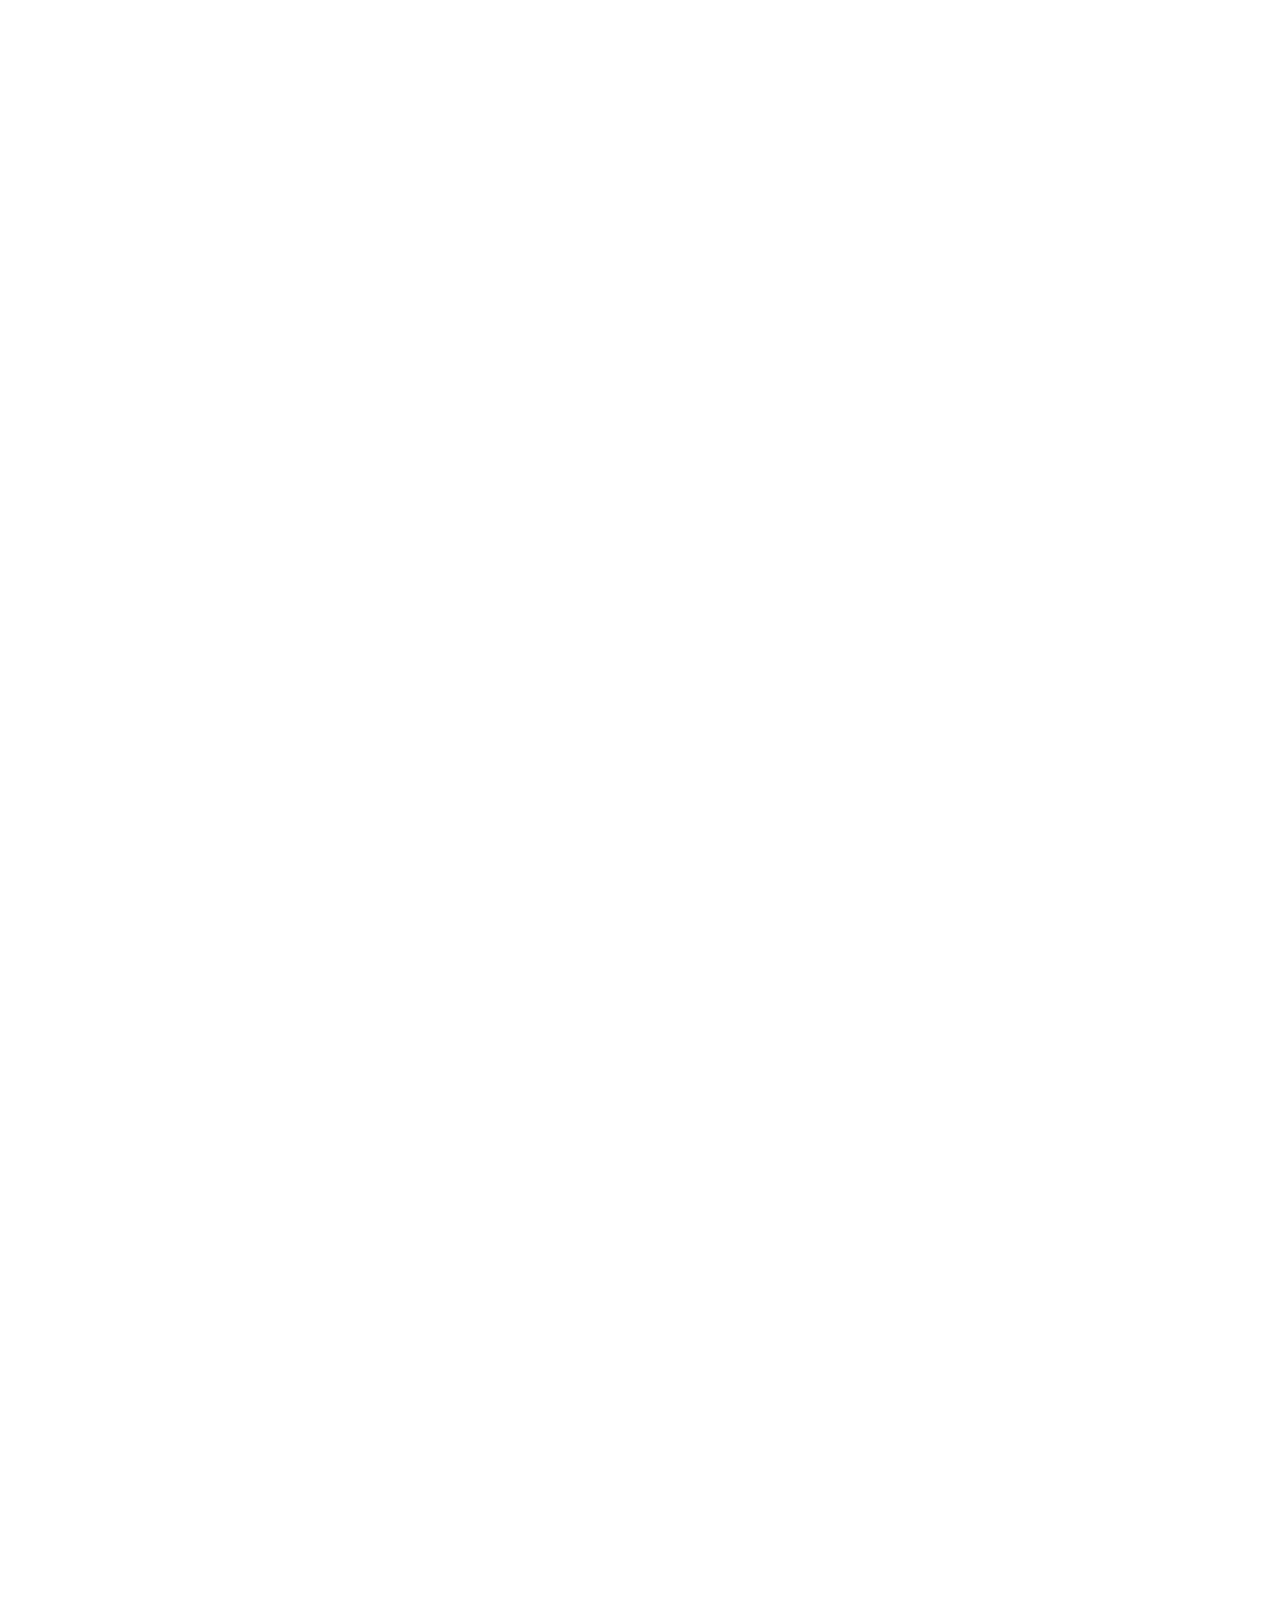
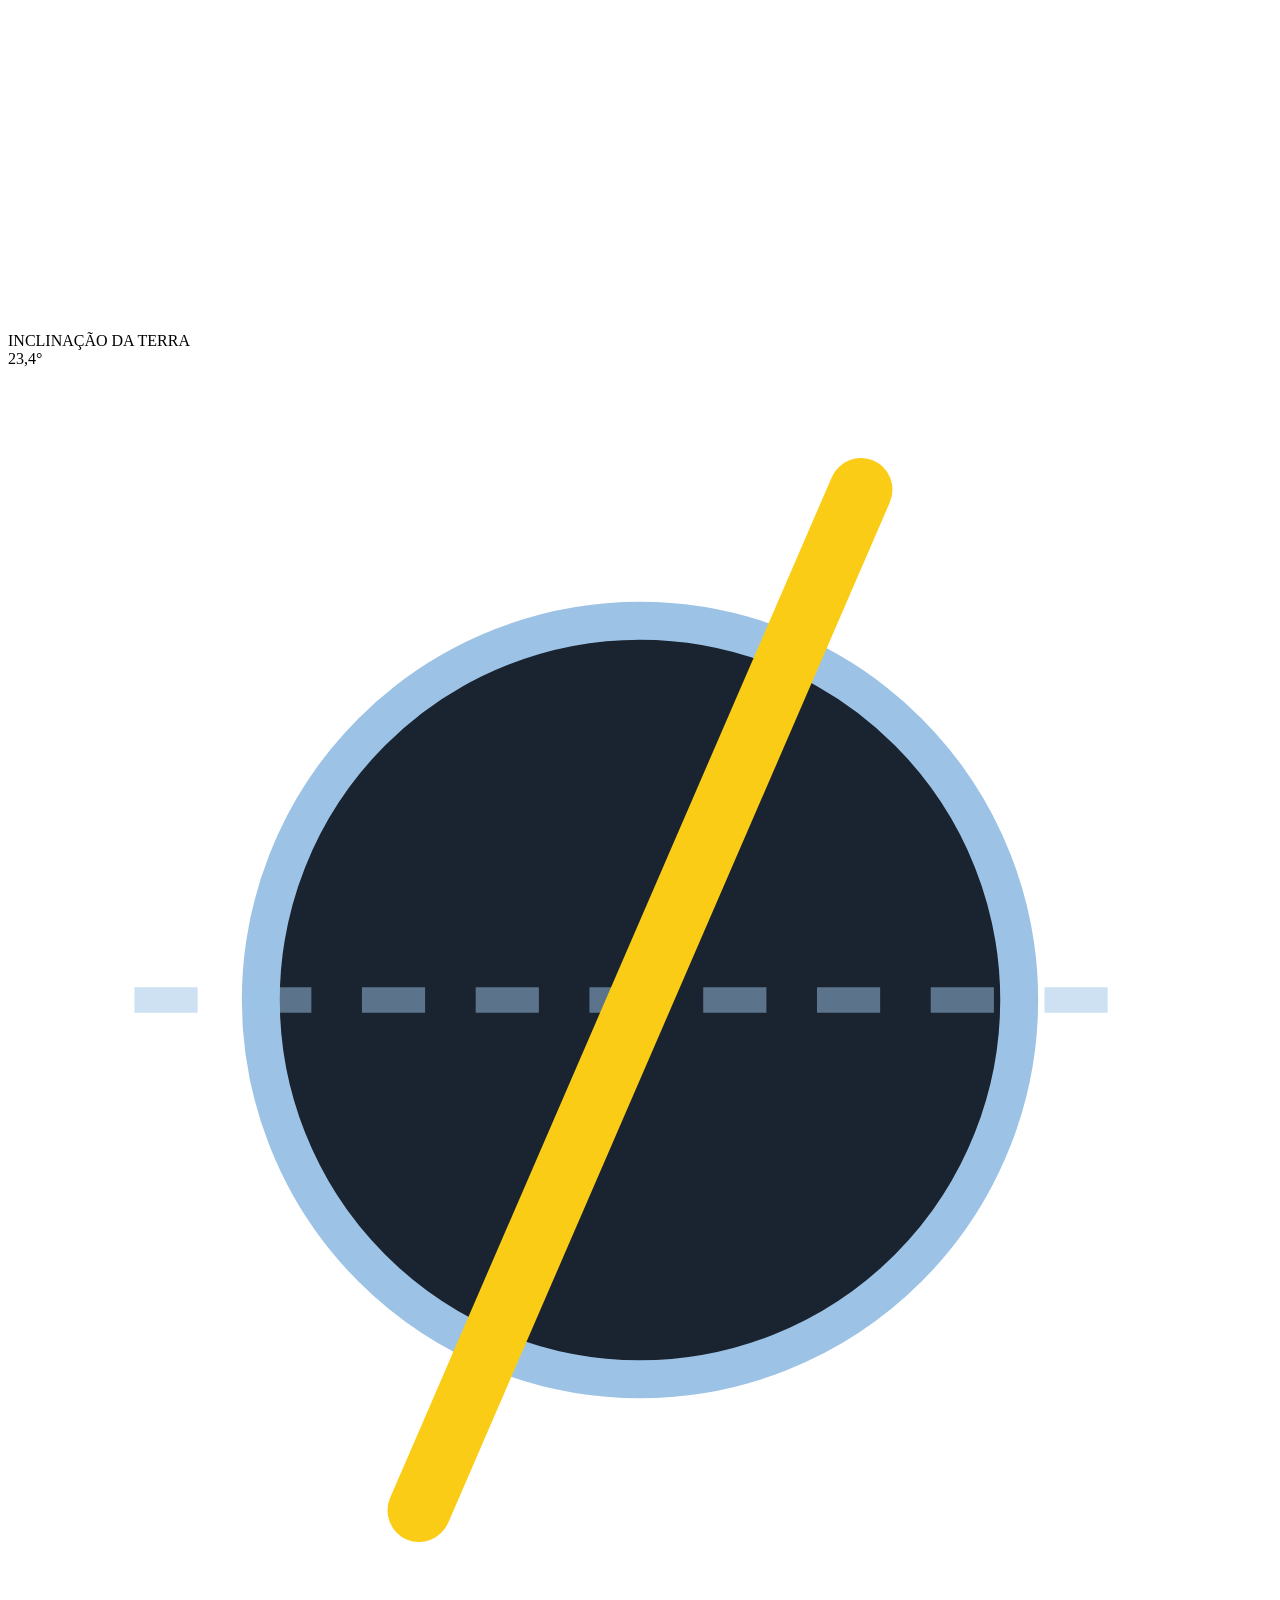
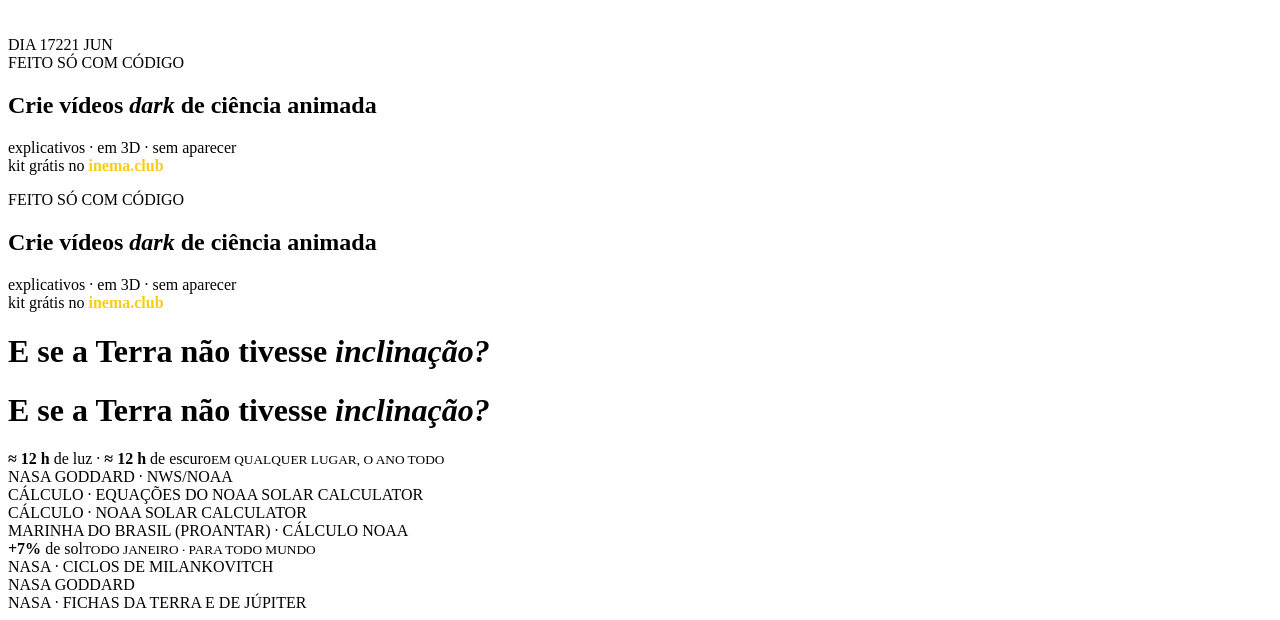
==== filmes/por-dentro/coracao/index.html @ 05b3f17b "claude-diretor 1.0.0: catálogo, escolher.py, instalar.sh, prompts PT, avaliação e top 10 Co-Authored" ====
<!doctype html>
<html lang="pt-BR" data-resolution="portrait">
<head>
<meta charset="UTF-8" />
<meta name="viewport" content="width=1080, height=1920" />
<script src="https://cdn.jsdelivr.net/npm/gsap@3.15.0/dist/gsap.min.js"></script>
<script type="importmap">{ "imports": { "three": "./motor/lib/three.module.min.js" } }</script>
<link rel="stylesheet" href="motor/reel.css" />
</head>
<body>
<div id="root" data-composition-id="main" data-start="0" data-duration="67.97" data-width="1080" data-height="1920">
  <canvas id="world" width="1080" height="1920"></canvas>

  <!-- o aparelho: fica na tela o reel inteiro -->
  <div id="aparelho">
    <div class="lbl">INCLINAÇÃO DA TERRA</div>
    <div class="linha">
      <div id="ap-num">23,4°</div>
      <svg viewBox="0 0 100 100" aria-hidden="true">
        <circle cx="50" cy="50" r="30" fill="#1a2330" stroke="#9cc3e6" stroke-width="3" />
        <line x1="10" y1="50" x2="90" y2="50" stroke="rgba(156,195,230,.5)" stroke-width="2" stroke-dasharray="5 4" />
        <g id="ap-eixo" transform="rotate(23.4 50 50)"><line x1="50" y1="6" x2="50" y2="94" stroke="#FACC15" stroke-width="5" stroke-linecap="round" /></g>
      </svg>
    </div>
    <div class="dia"><span id="ap-dia">DIA 172</span><span id="ap-data">21 JUN</span></div>
  </div>

  <!-- título: quadro 0 (capa) e de novo no fim, para o reel voltar ao começo -->
  <div class="chamada" data-de="0" data-ate="titulo.fim+0.6" data-sobe="nao"><span class="k">FEITO SÓ COM CÓDIGO</span><h2>Crie vídeos <em>dark</em> de ciência animada</h2><p>explicativos · em 3D · sem aparecer<br>kit grátis no <b style="color:#FACC15">inema.club</b></p></div>
  <div class="chamada" data-de="volta.fim+0.25" data-ate="99999" data-sobe="nao"><span class="k">FEITO SÓ COM CÓDIGO</span><h2>Crie vídeos <em>dark</em> de ciência animada</h2><p>explicativos · em 3D · sem aparecer<br>kit grátis no <b style="color:#FACC15">inema.club</b></p></div>
  <div class="titulo" data-de="0" data-ate="titulo.fim+0.6" data-sobe="nao"><h1>E se a Terra não tivesse <em>inclinação?</em></h1></div>
  <div class="titulo" data-de="volta.fim+0.25" data-ate="99999" data-sobe="nao"><h1>E se a Terra não tivesse <em>inclinação?</em></h1></div>

  <!-- números: uma linha curta, só quando a cena precisa; a fonte numa linha pequena -->
  <div class="dado" style="top:470px" data-de="doze-0.1" data-ate="b2-0.2"><b>≈ 12 h</b> de luz · <b>≈ 12 h</b> de escuro<small>EM QUALQUER LUGAR, O ANO TODO</small></div>
  <div class="fonte-linha" data-de="sombra+0.6" data-ate="b2-0.2">NASA GODDARD · NWS/NOAA</div>
  <div class="fonte-linha" data-de="poa+0.6" data-ate="b3-0.2">CÁLCULO · EQUAÇÕES DO NOAA SOLAR CALCULATOR</div>
  <div class="fonte-linha" data-de="manaus+0.6" data-ate="b4-0.2">CÁLCULO · NOAA SOLAR CALCULATOR</div>
  <div class="fonte-linha" data-de="ferraz+0.6" data-ate="b5-0.2">MARINHA DO BRASIL (PROANTAR) · CÁLCULO NOAA</div>
  <div class="dado" style="top:1130px" data-de="janeiro+0.3" data-ate="b6-0.2"><b>+7%</b> de sol<small>TODO JANEIRO · PARA TODO MUNDO</small></div>
  <div class="fonte-linha" data-de="planeta+0.4" data-ate="b6-0.2">NASA · CICLOS DE MILANKOVITCH</div>
  <div class="fonte-linha" data-de="polos+0.4" data-ate="b7-0.2">NASA GODDARD</div>
  <div class="fonte-linha" data-de="jupiter+0.4" data-ate="b8-0.2">NASA · FICHAS DA TERRA E DE JÚPITER</div>

  <div id="leg"></div>

  <audio id="som" class="clip" data-start="0" data-duration="67.97" data-track-index="10" data-volume="1" src="audio/terra/final.wav"></audio>
</div>
<script>
  const tl = gsap.timeline({ paused: true });
  tl.to({}, { duration: 67.97 }, 0);
  window.__timelines = window.__timelines || {}; window.__timelines["main"] = tl;
</script>
<script type="module" src="js/mundo.js"></script>
</body>
</html>
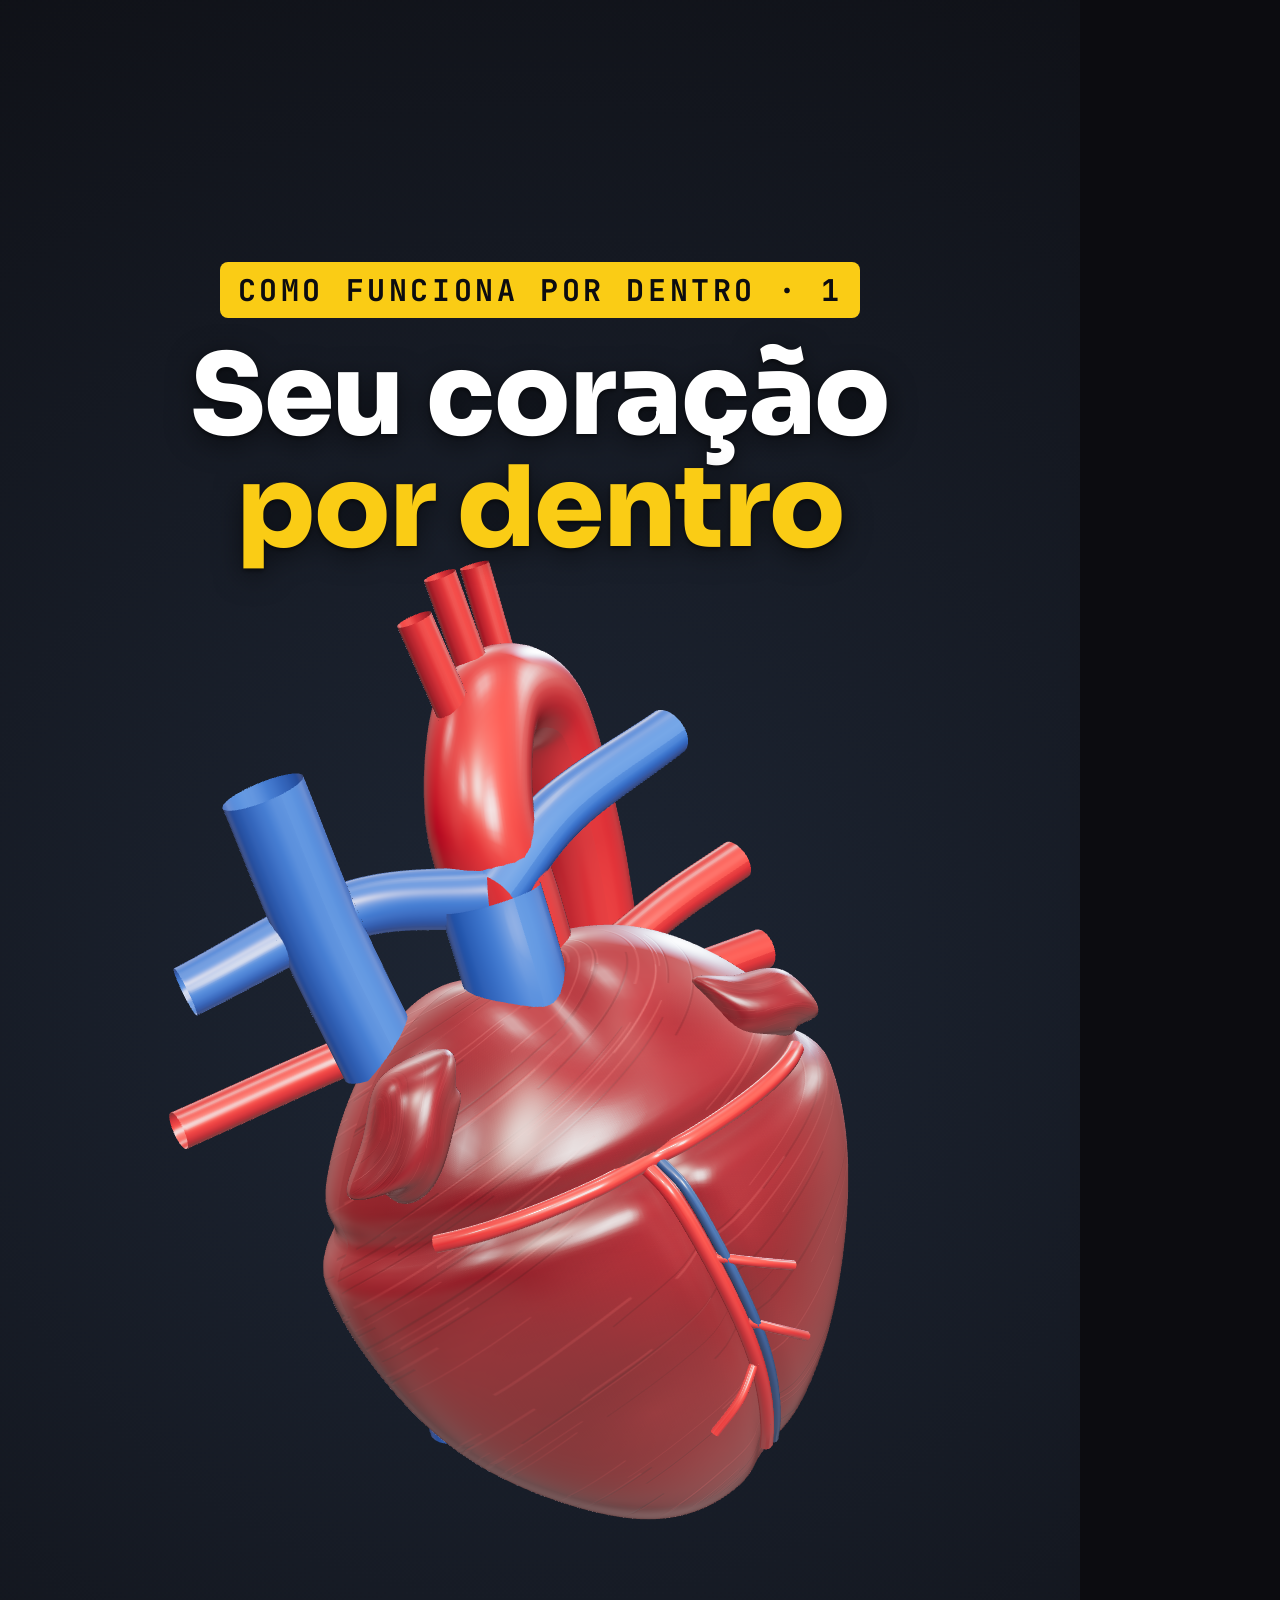
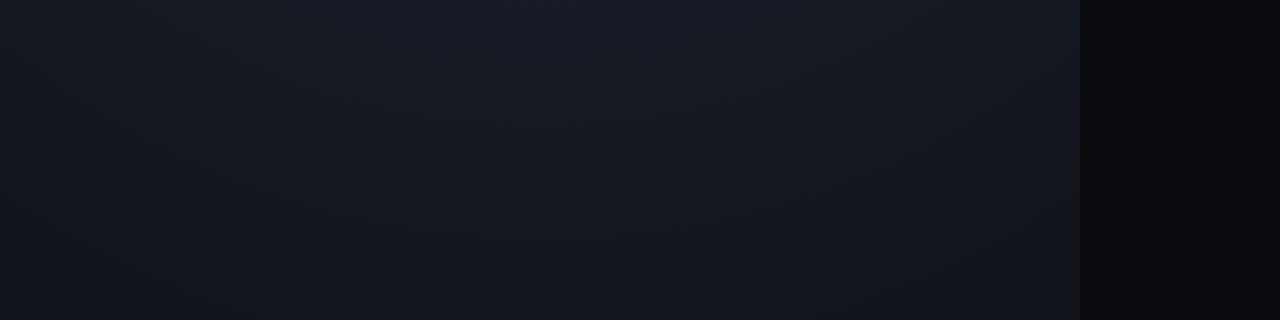
==== commit 257782c4: "por-dentro: série Como funciona por dentro — coração e motor a jato (3D em código, voz local) Fatos " ====
--- a/filmes/por-dentro/coracao/index.html
+++ b/filmes/por-dentro/coracao/index.html
@@ -6,49 +6,49 @@
 <script src="https://cdn.jsdelivr.net/npm/gsap@3.15.0/dist/gsap.min.js"></script>
 <script type="importmap">{ "imports": { "three": "./motor/lib/three.module.min.js" } }</script>
 <link rel="stylesheet" href="motor/reel.css" />
+<link rel="stylesheet" href="js/por-dentro.css" />
 </head>
 <body>
-<div id="root" data-composition-id="main" data-start="0" data-duration="67.97" data-width="1080" data-height="1920">
+<div id="root" data-composition-id="main" data-start="0" data-duration="44.87" data-width="1080" data-height="1920">
   <canvas id="world" width="1080" height="1920"></canvas>
+  <svg id="fios" width="1080" height="1920" viewBox="0 0 1080 1920" aria-hidden="true"></svg>
+  <div id="etis"></div>
 
-  <!-- o aparelho: fica na tela o reel inteiro -->
-  <div id="aparelho">
-    <div class="lbl">INCLINAÇÃO DA TERRA</div>
-    <div class="linha">
-      <div id="ap-num">23,4°</div>
-      <svg viewBox="0 0 100 100" aria-hidden="true">
-        <circle cx="50" cy="50" r="30" fill="#1a2330" stroke="#9cc3e6" stroke-width="3" />
-        <line x1="10" y1="50" x2="90" y2="50" stroke="rgba(156,195,230,.5)" stroke-width="2" stroke-dasharray="5 4" />
-        <g id="ap-eixo" transform="rotate(23.4 50 50)"><line x1="50" y1="6" x2="50" y2="94" stroke="#FACC15" stroke-width="5" stroke-linecap="round" /></g>
-      </svg>
+  <!-- aparelho: monitor do batimento, o reel inteiro -->
+  <div id="monitor">
+    <div class="lbl">BATIMENTO</div>
+    <div class="linha"><span id="mo-bpm">70</span><small>/min</small>
+      <svg viewBox="0 0 200 60" aria-hidden="true"><polyline id="mo-ecg" fill="none" stroke="#FACC15" stroke-width="3" stroke-linejoin="round" points="" /></svg>
     </div>
-    <div class="dia"><span id="ap-dia">DIA 172</span><span id="ap-data">21 JUN</span></div>
+    <div class="cont">neste vídeo: <b id="mo-n">0</b> batidas</div>
   </div>
 
-  <!-- título: quadro 0 (capa) e de novo no fim, para o reel voltar ao começo -->
-  <div class="chamada" data-de="0" data-ate="titulo.fim+0.6" data-sobe="nao"><span class="k">FEITO SÓ COM CÓDIGO</span><h2>Crie vídeos <em>dark</em> de ciência animada</h2><p>explicativos · em 3D · sem aparecer<br>kit grátis no <b style="color:#FACC15">inema.club</b></p></div>
-  <div class="chamada" data-de="volta.fim+0.25" data-ate="99999" data-sobe="nao"><span class="k">FEITO SÓ COM CÓDIGO</span><h2>Crie vídeos <em>dark</em> de ciência animada</h2><p>explicativos · em 3D · sem aparecer<br>kit grátis no <b style="color:#FACC15">inema.club</b></p></div>
-  <div class="titulo" data-de="0" data-ate="titulo.fim+0.6" data-sobe="nao"><h1>E se a Terra não tivesse <em>inclinação?</em></h1></div>
-  <div class="titulo" data-de="volta.fim+0.25" data-ate="99999" data-sobe="nao"><h1>E se a Terra não tivesse <em>inclinação?</em></h1></div>
+  <!-- capa (quadro 0) e volta no fim -->
+  <div class="pd-kicker" data-de="0" data-ate="titulo.fim+0.7" data-sobe="nao">COMO FUNCIONA POR DENTRO · 1</div>
+  <div class="titulo pd-titulo" data-de="0" data-ate="titulo.fim+0.7" data-sobe="nao"><h1>Seu coração<br><em>por dentro</em></h1></div>
+  <div class="pd-kicker" data-de="volta.fim+0.2" data-ate="99999" data-sobe="nao">COMO FUNCIONA POR DENTRO · 1</div>
+  <div class="titulo pd-titulo" data-de="volta.fim+0.2" data-ate="99999" data-sobe="nao"><h1>Seu coração<br><em>por dentro</em></h1></div>
 
-  <!-- números: uma linha curta, só quando a cena precisa; a fonte numa linha pequena -->
-  <div class="dado" style="top:470px" data-de="doze-0.1" data-ate="b2-0.2"><b>≈ 12 h</b> de luz · <b>≈ 12 h</b> de escuro<small>EM QUALQUER LUGAR, O ANO TODO</small></div>
-  <div class="fonte-linha" data-de="sombra+0.6" data-ate="b2-0.2">NASA GODDARD · NWS/NOAA</div>
-  <div class="fonte-linha" data-de="poa+0.6" data-ate="b3-0.2">CÁLCULO · EQUAÇÕES DO NOAA SOLAR CALCULATOR</div>
-  <div class="fonte-linha" data-de="manaus+0.6" data-ate="b4-0.2">CÁLCULO · NOAA SOLAR CALCULATOR</div>
-  <div class="fonte-linha" data-de="ferraz+0.6" data-ate="b5-0.2">MARINHA DO BRASIL (PROANTAR) · CÁLCULO NOAA</div>
-  <div class="dado" style="top:1130px" data-de="janeiro+0.3" data-ate="b6-0.2"><b>+7%</b> de sol<small>TODO JANEIRO · PARA TODO MUNDO</small></div>
-  <div class="fonte-linha" data-de="planeta+0.4" data-ate="b6-0.2">NASA · CICLOS DE MILANKOVITCH</div>
-  <div class="fonte-linha" data-de="polos+0.4" data-ate="b7-0.2">NASA GODDARD</div>
-  <div class="fonte-linha" data-de="jupiter+0.4" data-ate="b8-0.2">NASA · FICHAS DA TERRA E DE JÚPITER</div>
+  <!-- números com fonte -->
+  <div class="dado pd-dado" style="top:330px" data-de="batidas+0.9" data-ate="b2-0.2"><b>≈ 100 mil</b> batidas por dia<small>≈ 7.500 LITROS DE SANGUE POR DIA</small></div>
+  <div class="fonte-linha" data-de="batidas+0.9" data-ate="b2-0.2">TEXAS HEART INSTITUTE</div>
+  <div class="fonte-linha" data-de="camaras+0.5" data-ate="b5-0.2">NHLBI · INSTITUTOS NACIONAIS DE SAÚDE (EUA)</div>
+  <div class="fonte-linha" data-de="valvulas+0.5" data-ate="b6-0.2">NHLBI · "LUB-DUB" = VÁLVULAS FECHANDO</div>
+  <div class="fonte-linha" data-de="sinal+0.4" data-ate="b7-0.2">NHLBI · NÓ SINOATRIAL, NO ÁTRIO DIREITO</div>
+  <div class="pd-som" id="som-tum">TUM</div>
+  <div class="pd-som" id="som-ta">TÁ</div>
+  <div class="pd-nota" data-de="camaras+0.5" data-ate="azul-0.1">VISTA DE FRENTE: O LADO DIREITO FICA À ESQUERDA</div>
+  <div class="pd-nota" data-de="azul+0.2" data-ate="b5-0.2"><i class="az"></i> SEM OXIGÊNIO &nbsp; <i class="vm"></i> COM OXIGÊNIO</div>
+
+  <!-- fecho -->
+  <div class="pd-fecho" data-de="volta" data-ate="volta.fim+0.25" data-sobe="nao"><span class="k">SÉRIE</span><h2>Como funciona<br><em>por dentro</em></h2><p>tem mais no <b>inema.club</b></p></div>
 
   <div id="leg"></div>
-
-  <audio id="som" class="clip" data-start="0" data-duration="67.97" data-track-index="10" data-volume="1" src="audio/terra/final.wav"></audio>
+  <audio id="som" class="clip" data-start="0" data-duration="44.87" data-track-index="10" data-volume="1" src="audio/coracao/final.wav"></audio>
 </div>
 <script>
   const tl = gsap.timeline({ paused: true });
-  tl.to({}, { duration: 67.97 }, 0);
+  tl.to({}, { duration: 44.87 }, 0);
   window.__timelines = window.__timelines || {}; window.__timelines["main"] = tl;
 </script>
 <script type="module" src="js/mundo.js"></script>
--- a/filmes/por-dentro/coracao/motor/reel.css
+++ b/filmes/por-dentro/coracao/motor/reel.css
@@ -0,0 +1,65 @@
+/* Estilo INEMA dos reels "E se…?" — valores do STYLE.md. Fontes locais (sem download na hora do render). */
+@font-face { font-family: Sora; src: url(fontes/Sora.ttf); font-weight: 100 900; }
+@font-face { font-family: Inter; src: url(fontes/Inter-Regular.ttf); font-weight: 400; }
+@font-face { font-family: Inter; src: url(fontes/Inter-Bold.ttf); font-weight: 700; }
+@font-face { font-family: "JetBrains Mono"; src: url(fontes/JetBrainsMono-Bold.ttf); font-weight: 700; }
+@font-face { font-family: Montserrat; src: url(fontes/Montserrat-Black.ttf); font-weight: 900; }
+
+:root {
+  --amarelo: #FACC15; --tinta: #ffffff; --mut: rgba(255,255,255,.78);
+  --painel: rgba(12,12,16,.74); --painel-leve: rgba(12,12,16,.56); --borda: rgba(156,195,230,.30);
+  --linha-ese: #9cc3e6; --trilho: #161c26;
+}
+* { margin: 0; padding: 0; box-sizing: border-box; }
+html, body { width: 1080px; height: 1920px; overflow: hidden; background: #0c0c10; }
+#root { position: relative; width: 100%; height: 100%; overflow: hidden; }
+#world { position: absolute; inset: 0; width: 1080px; height: 1920px; display: block; z-index: 1; }
+
+/* ===== v2 (06/11/2026): a cena explica, o texto só confirma ===== */
+
+/* aparelho pequeno (metade do v1), topo esquerdo */
+#aparelho { position: absolute; left: 56px; top: 180px; padding: 12px 16px 12px; z-index: 5; min-width: 230px;
+  background: rgba(12,12,16,.42); border: 1px solid rgba(156,195,230,.22); border-radius: 12px; color: var(--tinta);
+  font-family: "JetBrains Mono", monospace; font-weight: 700; }
+#aparelho .lbl { font-size: 18px; letter-spacing: .08em; color: var(--mut); }
+#aparelho .linha { display: flex; align-items: center; gap: 12px; margin-top: 2px; }
+#ap-num { font-size: 52px; line-height: 1; color: var(--amarelo); min-width: 150px; }
+#aparelho svg { width: 52px; height: 52px; flex: none; }
+#aparelho .dia { margin-top: 6px; font-size: 18px; letter-spacing: .04em; display: flex; justify-content: space-between; gap: 14px; }
+#ap-data { color: var(--mut); }
+
+/* título solto sobre a cena (sem painel), só sombra */
+.titulo { position: absolute; left: 60px; right: 60px; top: 330px; z-index: 6; text-align: center; opacity: 0; }
+.titulo h1 { font: 800 96px/1.04 Sora, sans-serif; color: #fff; letter-spacing: -.01em;
+  text-shadow: 0 2px 4px rgba(0,0,0,.55), 0 6px 28px rgba(0,0,0,.55); }
+.titulo h1 em { font-style: normal; color: var(--amarelo); }
+
+/* número que precisa de tela: uma linha curta, sem caixa */
+.dado { position: absolute; left: 0; right: 0; text-align: center; z-index: 6; opacity: 0;
+  font: 700 46px/1.15 "JetBrains Mono", monospace; color: #fff; letter-spacing: .02em;
+  text-shadow: 0 2px 4px rgba(0,0,0,.6), 0 4px 18px rgba(0,0,0,.5); }
+.dado b { color: var(--amarelo); font-weight: 700; }
+.dado small { display: block; font: 700 28px/1.3 "JetBrains Mono", monospace; color: rgba(255,255,255,.82); letter-spacing: .06em; }
+
+/* fonte: uma linha pequena acima da legenda */
+.fonte-linha { position: absolute; left: 0; right: 0; top: 1372px; text-align: center; z-index: 6; opacity: 0;
+  font: 700 28px "JetBrains Mono", monospace; letter-spacing: .05em; color: rgba(255,255,255,.72);
+  text-shadow: 0 1px 3px rgba(0,0,0,.8); }
+.fonte-linha::before { content: "◆ "; color: var(--amarelo); }
+
+/* legenda: uma linha, menor, sem contorno pesado */
+#leg { position: absolute; left: 50%; top: 1270px; z-index: 8; width: 980px; text-align: center; opacity: 0;
+  font: 700 58px/1.12 Inter, sans-serif; color: #fff; letter-spacing: -.005em;
+  text-shadow: 0 2px 4px rgba(0,0,0,.75), 0 6px 22px rgba(0,0,0,.55); transform: translateX(-50%); }
+#leg b { color: var(--amarelo); font-weight: 700; }
+
+/* chamada do quadro 0 (06/11/2026): vende a ideia do kit; some junto com o título e volta no fim (loop) */
+.chamada { position: absolute; left: 0; right: 0; top: 1300px; z-index: 7; text-align: center; opacity: 0; padding: 56px 56px 60px;
+  background: linear-gradient(180deg, rgba(12,12,16,0) 0%, rgba(12,12,16,.62) 22%, rgba(12,12,16,.62) 78%, rgba(12,12,16,0) 100%); }
+.chamada .k { display: inline-block; font: 700 30px "JetBrains Mono", monospace; letter-spacing: .12em; color: #0c0c10;
+  background: #FACC15; padding: 8px 18px; border-radius: 8px; }
+.chamada h2 { font: 800 82px/1.04 Sora, sans-serif; color: #fff; letter-spacing: -.01em; margin-top: 22px;
+  text-shadow: 0 2px 4px rgba(0,0,0,.6), 0 6px 24px rgba(0,0,0,.55); }
+.chamada h2 em { font-style: normal; color: #FACC15; }
+.chamada p { font: 700 36px/1.3 Inter, sans-serif; color: rgba(255,255,255,.92); margin-top: 18px;
+  text-shadow: 0 2px 6px rgba(0,0,0,.7); }
--- a/filmes/por-dentro/coracao/js/por-dentro.css
+++ b/filmes/por-dentro/coracao/js/por-dentro.css
@@ -0,0 +1,45 @@
+/* Série "Como funciona por dentro" — camada própria por cima do motor/reel.css (não editar o motor). */
+#fios { position: absolute; inset: 0; z-index: 4; pointer-events: none; }
+#etis { position: absolute; inset: 0; z-index: 5; pointer-events: none; }
+.eti { position: absolute; opacity: 0; font: 700 31px/1.08 Inter, sans-serif; color: #fff; letter-spacing: .01em;
+  text-transform: uppercase; padding: 9px 14px 10px; border-radius: 10px; white-space: nowrap;
+  background: rgba(12,12,16,.80); border: 1px solid rgba(255,255,255,.16); }
+.eti small { display: block; font: 700 28px/1.2 "JetBrains Mono", monospace; letter-spacing: .04em; color: rgba(255,255,255,.72); text-transform: none; margin-top: 3px; }
+.eti.q { border-color: #FACC15; }
+.eti.q::before { content: ""; position: absolute; left: -1px; top: -1px; bottom: -1px; width: 6px; background: #FACC15; border-radius: 10px 0 0 10px; }
+
+#monitor { position: absolute; left: 56px; top: 170px; z-index: 6; opacity: 0; padding: 12px 16px; min-width: 300px;
+  background: rgba(12,12,16,.55); border: 1px solid rgba(255,255,255,.16); border-radius: 12px; color: #fff;
+  font-family: "JetBrains Mono", monospace; font-weight: 700; }
+#monitor .lbl { font-size: 28px; letter-spacing: .1em; color: rgba(255,255,255,.75); }
+#monitor .linha { display: flex; align-items: center; gap: 8px; }
+#mo-bpm { font-size: 54px; line-height: 1; color: #FACC15; }
+#monitor .linha small { font-size: 28px; color: rgba(255,255,255,.75); align-self: flex-end; margin-bottom: 6px; }
+#monitor svg { width: 150px; height: 46px; margin-left: 8px; }
+#monitor .cont { font-size: 28px; color: rgba(255,255,255,.82); margin-top: 4px; }
+#monitor .cont b { color: #FACC15; }
+
+.pd-kicker { position: absolute; left: 0; right: 0; top: 262px; z-index: 7; text-align: center; opacity: 0;
+  font: 700 30px "JetBrains Mono", monospace; letter-spacing: .12em; color: #0c0c10; }
+.pd-kicker { width: max-content; margin: 0 auto; background: #FACC15; padding: 8px 18px; border-radius: 8px; }
+.pd-titulo { top: 340px; }
+.pd-titulo h1 { font-size: 112px; line-height: 1.0; }
+.pd-dado { font-size: 50px; }
+
+.pd-nota { position: absolute; left: 60px; right: 60px; top: 360px; z-index: 6; text-align: center; opacity: 0;
+  font: 700 28px/1.3 "JetBrains Mono", monospace; letter-spacing: .04em; color: rgba(255,255,255,.86);
+  text-shadow: 0 1px 4px rgba(0,0,0,.9); }
+.pd-nota i { display: inline-block; width: 22px; height: 22px; border-radius: 50%; vertical-align: -3px; margin-right: 6px; }
+.pd-nota i.az { background: #3d7be0; } .pd-nota i.vm { background: #e0303a; }
+
+.pd-som { position: absolute; z-index: 7; opacity: 0; font: 900 120px/1 Montserrat, sans-serif; color: #fff;
+  letter-spacing: .02em; text-shadow: 0 4px 22px rgba(0,0,0,.8); }
+#som-tum { left: 90px; top: 1040px; } #som-ta { right: 110px; top: 1040px; color: #FACC15; }
+
+.pd-fecho { position: absolute; left: 0; right: 0; top: 300px; z-index: 7; text-align: center; opacity: 0; }
+.pd-fecho .k { display: inline-block; font: 700 30px "JetBrains Mono", monospace; letter-spacing: .14em; color: #0c0c10;
+  background: #FACC15; padding: 8px 18px; border-radius: 8px; }
+.pd-fecho h2 { font: 800 92px/1.02 Sora, sans-serif; color: #fff; margin-top: 22px; text-shadow: 0 4px 24px rgba(0,0,0,.6); }
+.pd-fecho h2 em { font-style: normal; color: #FACC15; }
+.pd-fecho p { font: 700 44px/1.3 Inter, sans-serif; color: #fff; margin-top: 18px; text-shadow: 0 2px 8px rgba(0,0,0,.8); }
+.pd-fecho p b { color: #FACC15; }
